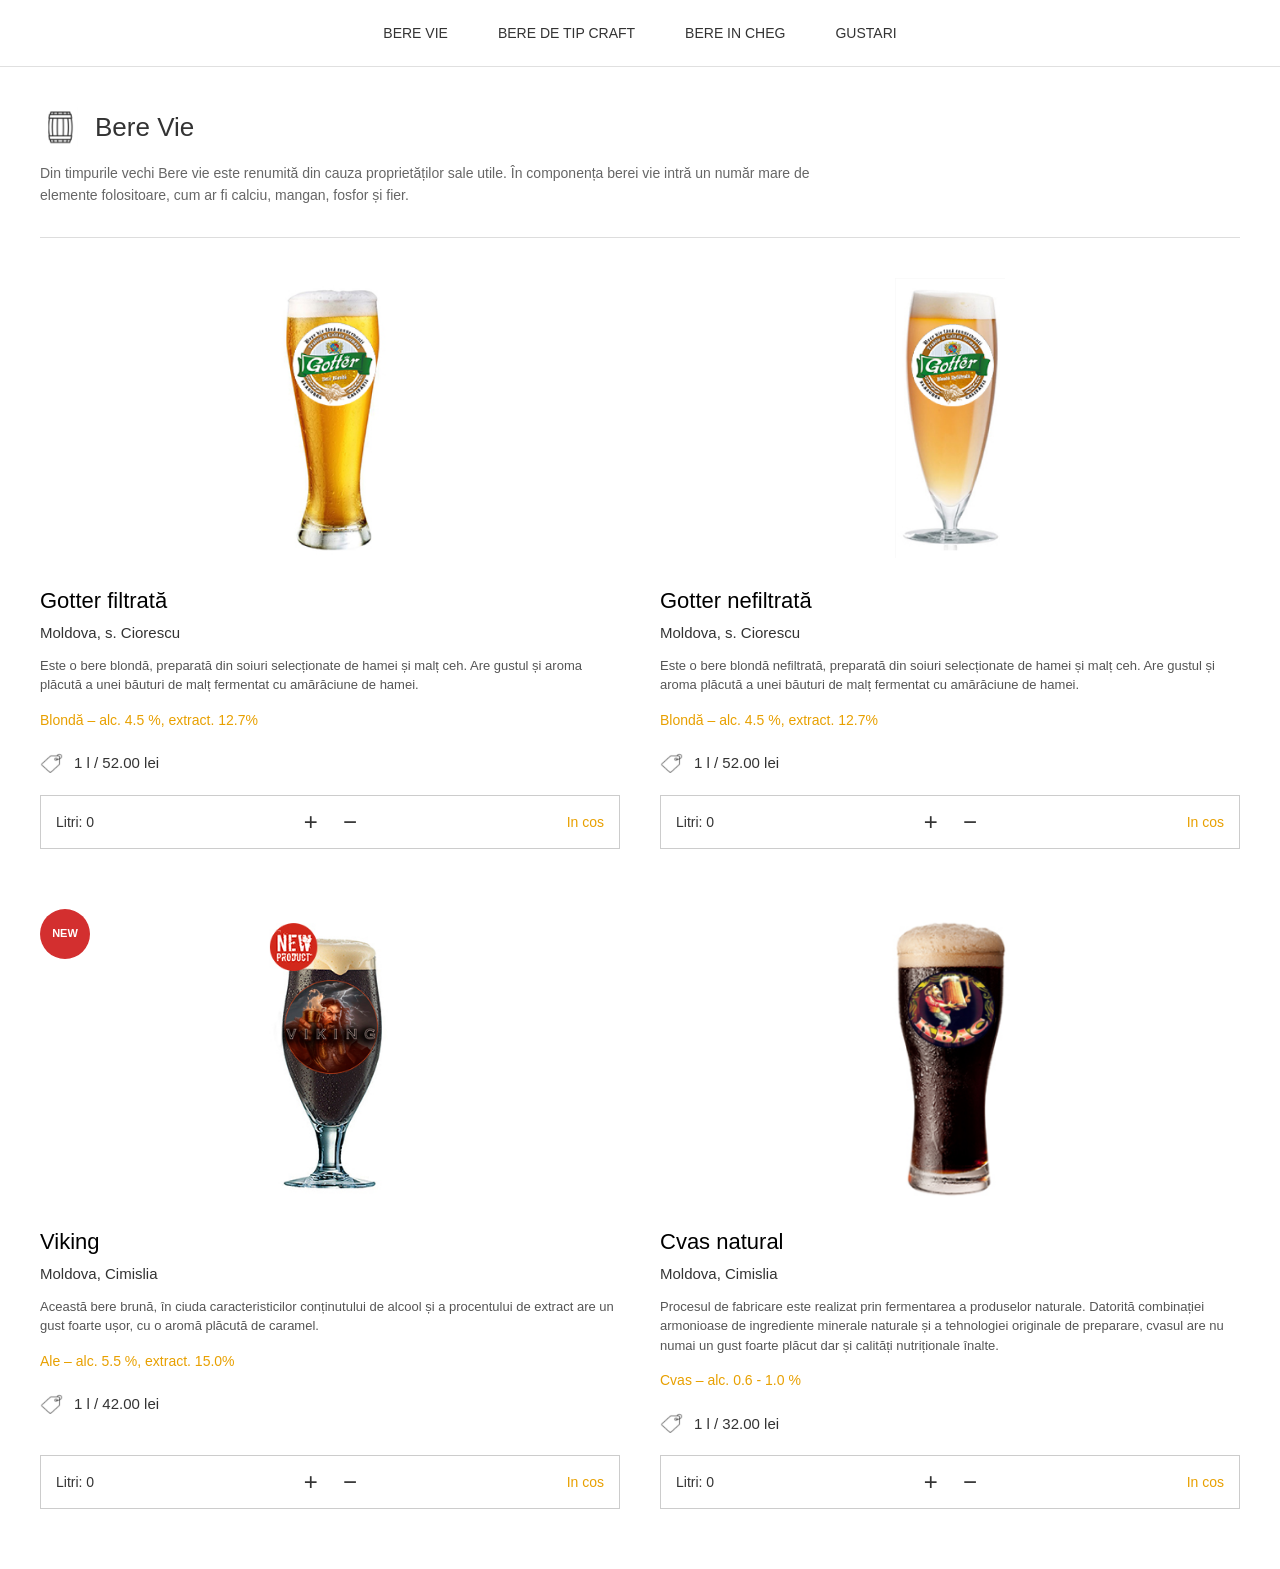
==== HTML/index.html @ 6841614b "Site" ====
<!DOCTYPE html>
<html lang="ro">
<head>
    <meta charset="UTF-8">
    <title>Bere</title>
    <link rel="stylesheet" href="../CSS/style.css">
</head>
<body>

    <div class="meniu">
        <a href="#">BERE VIE</a>
        <a href="#">BERE DE TIP CRAFT</a>
        <a href="#">BERE IN CHEG</a>
        <a href="#">GUSTARI</a>
    </div>

    <div class="sectiune">

        <div class="sectiune-titlu">
            <img src="../Assets/Images/Bocika.jpg" alt="Bocika">
            Bere Vie
        </div>

        <p class="sectiune-descriere">
            Din timpurile vechi Bere vie este renumită din cauza proprietăților sale utile.
            În componența berei vie intră un număr mare de elemente folositoare,
            cum ar fi calciu, mangan, fosfor și fier.
        </p>

        <hr class="linie">

        <div class="produse">

            <!-- PRODUS 1 -->
            <div class="card">
                <div class="poza-container">
                    <img src="../Assets/Images/PrimaPoza.jpg" alt="Gotter Filtrata">
                </div>

                <div class="informatii">
                    <h2>Gotter filtrată</h2>
                    <div class="locatie">Moldova, s. Ciorescu</div>
                    <p>
                        Este o bere blondă, preparată din soiuri selecționate de hamei
                        și malț ceh. Are gustul și aroma plăcută a unei băuturi de malț
                        fermentat cu amărăciune de hamei.
                    </p>
                    <p class="specificatii">Blondă – alc. 4.5 %, extract. 12.7%</p>

                    <div class="pret-rand">
                        <img src="../Assets/Images/etiketka.png" alt="eticheta" class="icon-pret">
                        <span>1 l / 52.00 lei</span>
                    </div>

                    <div class="jos">
                        <label>Litri: 0</label>
                        <div class="butoane">
                            <button>+</button>
                            <button>−</button>
                        </div>
                        <a href="#">In cos</a>
                    </div>
                </div>
            </div>

            <!-- PRODUS 2 -->
            <div class="card">
                <div class="poza-container">
                    <img src="../Assets/Images/ADouaPoza.jpg" alt="Gotter Nefiltrata">
                </div>

                <div class="informatii">
                    <h2>Gotter nefiltrată</h2>
                    <div class="locatie">Moldova, s. Ciorescu</div>
                    <p>
                        Este o bere blondă nefiltrată, preparată din soiuri selecționate
                        de hamei și malț ceh. Are gustul și aroma plăcută a unei băuturi
                        de malț fermentat cu amărăciune de hamei.
                    </p>
                    <p class="specificatii">Blondă – alc. 4.5 %, extract. 12.7%</p>

                    <div class="pret-rand">
                        <img src="../Assets/Images/etiketka.png" alt="eticheta" class="icon-pret">
                        <span>1 l / 52.00 lei</span>
                    </div>

                    <div class="jos">
                        <label>Litri: 0</label>
                        <div class="butoane">
                            <button>+</button>
                            <button>−</button>
                        </div>
                        <a href="#">In cos</a>
                    </div>
                </div>
            </div>

            <!-- PRODUS 3 - VIKING -->
            <div class="card">
                <div class="poza-container">
                    <img src="../Assets/Images/viking.png" alt="Viking">
                    <div class="new-badge">NEW</div>
                </div>

                <div class="informatii">
                    <h2>Viking</h2>
                    <div class="locatie">Moldova, Cimislia</div>
                    <p>
                        Această bere brună, în ciuda caracteristicilor conținutului de 
                        alcool și a procentului de extract are un gust foarte ușor, 
                        cu o aromă plăcută de caramel.
                    </p>
                    <p class="specificatii">Ale – alc. 5.5 %, extract. 15.0%</p>

                    <div class="pret-rand">
                        <img src="../Assets/Images/etiketka.png" alt="eticheta" class="icon-pret">
                        <span>1 l / 42.00 lei</span>
                    </div>

                    <div class="jos">
                        <label>Litri: 0</label>
                        <div class="butoane">
                            <button>+</button>
                            <button>−</button>
                        </div>
                        <a href="#">In cos</a>
                    </div>
                </div>
            </div>

            <!-- PRODUS 4 - CVAS NATURAL -->
            <div class="card">
                <div class="poza-container">
                    <img src="../Assets/Images/cvas.png" alt="Cvas Natural">
                </div>

                <div class="informatii">
                    <h2>Cvas natural</h2>
                    <div class="locatie">Moldova, Cimislia</div>
                    <p>
                        Procesul de fabricare este realizat prin fermentarea a produselor naturale. 
                        Datorită combinației armonioase de ingrediente minerale naturale și a 
                        tehnologiei originale de preparare, cvasul are nu numai un gust foarte 
                        plăcut dar și calități nutriționale înalte.
                    </p>
                    <p class="specificatii">Cvas – alc. 0.6 - 1.0 %</p>

                    <div class="pret-rand">
                        <img src="../Assets/Images/etiketka.png" alt="eticheta" class="icon-pret">
                        <span>1 l / 32.00 lei</span>
                    </div>

                    <div class="jos">
                        <label>Litri: 0</label>
                        <div class="butoane">
                            <button>+</button>
                            <button>−</button>
                        </div>
                        <a href="#">In cos</a>
                    </div>
                </div>
            </div>

        </div>
    </div>

</body>
</html>
---- CSS/style.css ----
body {
    background-color: #fff;
    font-family: Arial, sans-serif;
    margin: 0;
    color: #333;
}

.meniu {
    display: flex;
    justify-content: center;
    gap: 50px;
    padding: 25px 40px;
    border-bottom: 1px solid #e0e0e0;
    background-color: #fff;
}

.meniu a {
    text-decoration: none;
    color: #333;
    font-size: 14px;
    font-weight: 500;
    transition: color 0.3s;
}

.meniu a:hover {
    color: #e8a000;
}

.sectiune {
    max-width: 1200px;
    margin: 40px auto;
    padding: 0 20px;
}

.sectiune-titlu {
    display: flex;
    align-items: center;
    gap: 15px;
    font-size: 26px;
    font-weight: 300;
    margin-bottom: 15px;
}

.sectiune-titlu img {
    width: 40px;
    height: 40px;
    object-fit: contain;
}

.sectiune-descriere {
    font-size: 14px;
    line-height: 1.6;
    color: #666;
    max-width: 800px;
    margin-bottom: 30px;
}

.linie {
    border: none;
    border-top: 1px solid #ddd;
    margin: 30px 0;
}

.produse {
    display: grid;
    grid-template-columns: repeat(2, 1fr);
    gap: 40px;
}

.card {
    display: flex;
    flex-direction: column;
    background: #fff;
    padding-bottom: 20px;
}

.poza-container {
    position: relative;
    width: 100%;
    height: 300px;
    display: flex;
    justify-content: center;
    align-items: center;
    margin-bottom: 20px;
}

.poza-container img {
    max-width: 180px;
    max-height: 280px;
    object-fit: contain;
}

.new-badge {
    position: absolute;
    top: 0;
    left: 0;
    background-color: #d32f2f;
    color: white;
    border-radius: 50%;
    width: 50px;
    height: 50px;
    display: flex;
    align-items: center;
    justify-content: center;
    font-size: 11px;
    font-weight: bold;
    text-align: center;
    line-height: 1.2;
}

.informatii {
    flex: 1;
    display: flex;
    flex-direction: column;
}

.informatii h2 {
    font-size: 22px;
    font-weight: 300;
    margin: 0 0 10px 0;
    color: #000;
}

.informatii .locatie {
    color: #333;
    font-size: 15px;
    margin-bottom: 15px;
}

.informatii p {
    font-size: 13px;
    line-height: 1.5;
    margin: 0 0 15px 0;
    color: #555;
}

.specificatii {
    color: #e8a000 !important;
    font-size: 14px !important;
    font-weight: 400;
    margin-bottom: 20px !important;
}

.pret-rand {
    display: flex;
    align-items: center;
    gap: 10px;
    margin-bottom: 20px;
}

.pret-rand .icon-pret {
    width: 24px;
    height: 24px;
}

.pret-rand span {
    font-size: 15px;
    color: #333;
}

.jos {
    display: flex;
    align-items: center;
    justify-content: space-between;
    padding: 12px 15px;
    border: 1px solid #ccc;
    background: #fff;
    margin-top: auto;
}

.jos label {
    font-size: 14px;
    color: #333;
}

.jos .butoane {
    display: flex;
    gap: 15px;
}

.jos button {
    background: none;
    border: none;
    font-size: 24px;
    cursor: pointer;
    color: #333;
    padding: 0 5px;
    transition: color 0.3s;
}

.jos button:hover {
    color: #e8a000;
}

.jos a {
    text-decoration: none;
    color: #e8a000;
    font-size: 14px;
    font-weight: 500;
    transition: color 0.3s;
}

.jos a:hover {
    color: #c98900;
}

/* Pentru ecrane mai mici */
@media (max-width: 900px) {
    .produse {
        grid-template-columns: 1fr;
    }
    
    .meniu {
        flex-wrap: wrap;
        gap: 20px;
    }
}
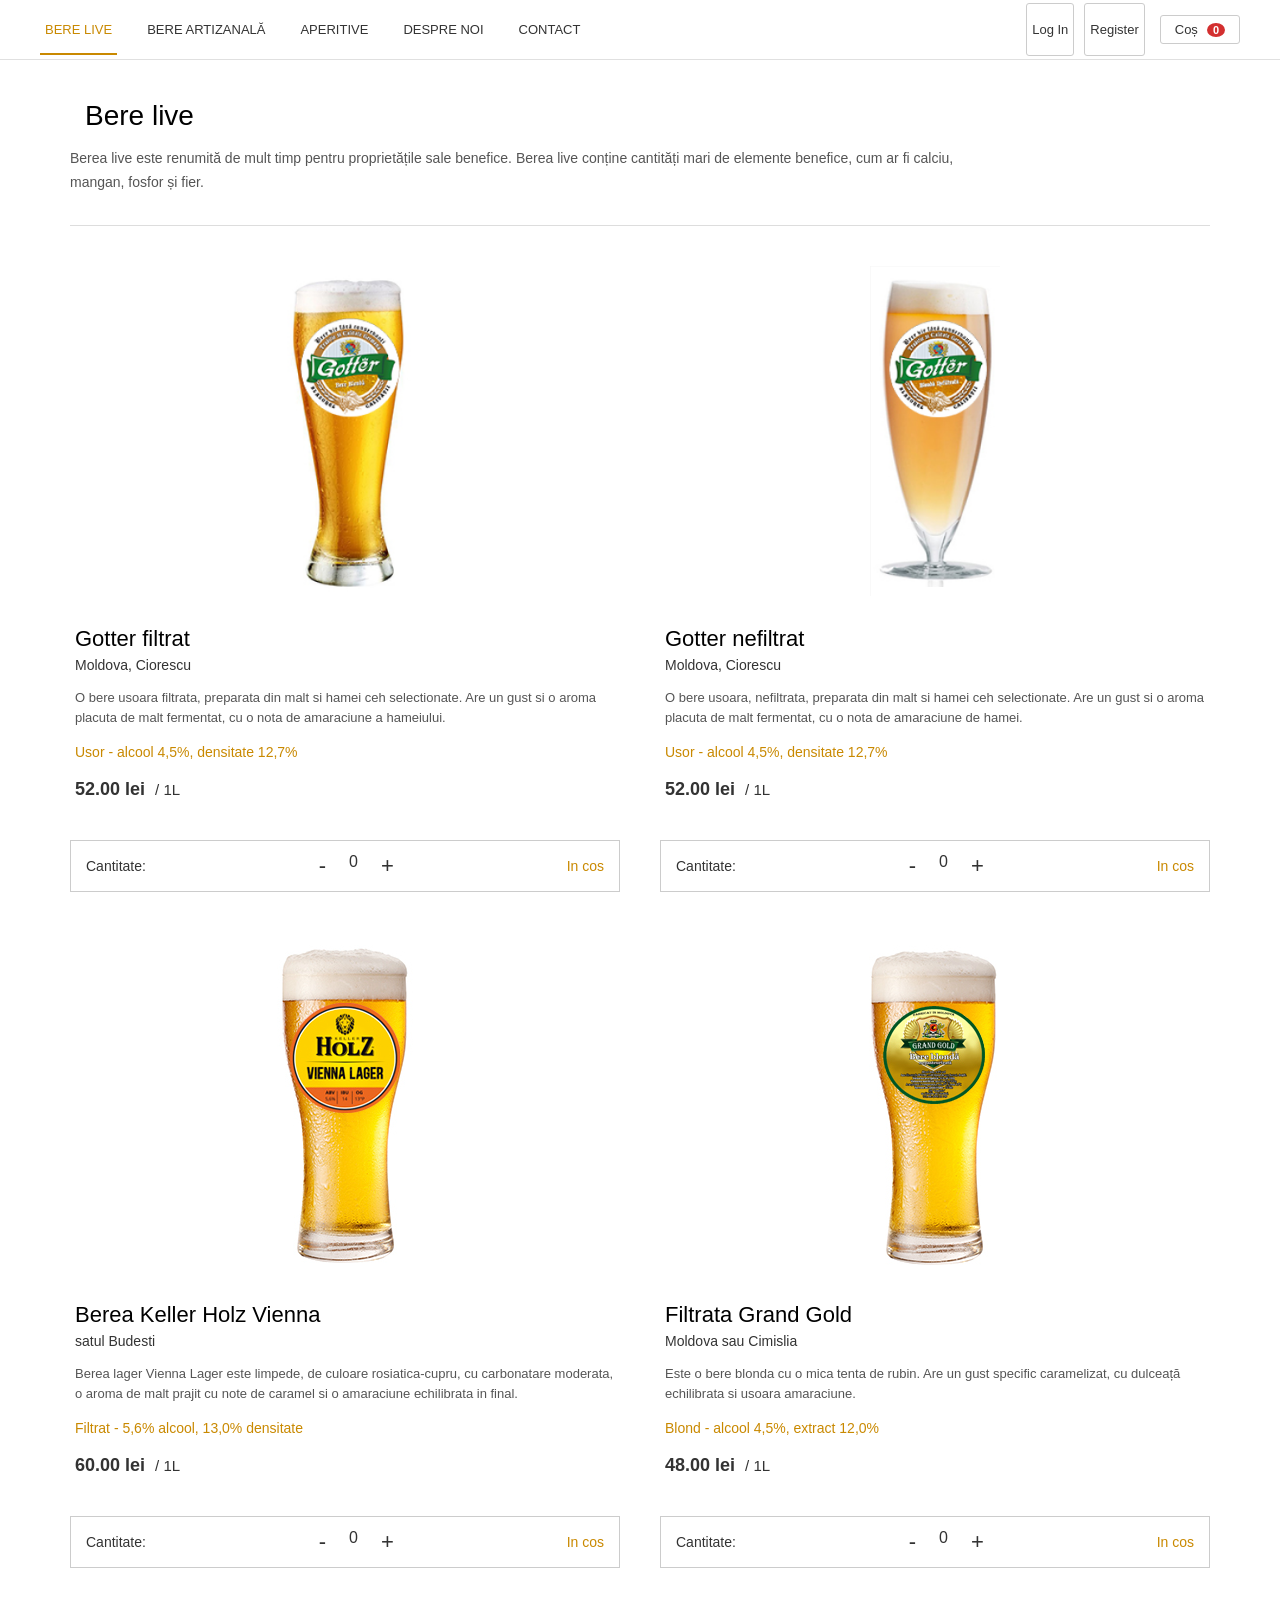
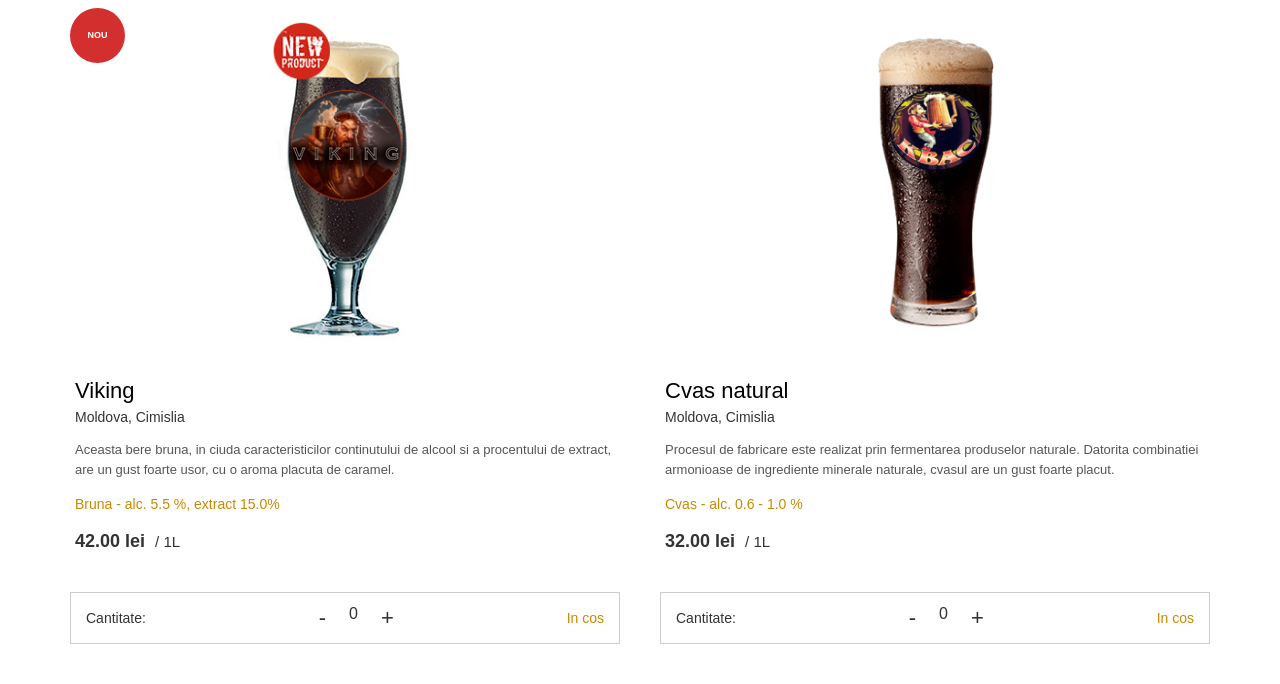
==== commit c0a031c7: "Site-ul este gata !" ====
--- a/HTML/index.html
+++ b/HTML/index.html
@@ -1,168 +1,60 @@
 <!DOCTYPE html>
 <html lang="ro">
 <head>
-    <meta charset="UTF-8">
-    <title>Bere</title>
-    <link rel="stylesheet" href="../CSS/style.css">
+  <meta charset="UTF-8">
+  <meta name="viewport" content="width=device-width, initial-scale=1.0">
+  <title>Bere Live</title>
+  <link rel="stylesheet" href="/CSS/style.css">
 </head>
 <body>
 
-    <div class="meniu">
-        <a href="#">BERE VIE</a>
-        <a href="#">BERE DE TIP CRAFT</a>
-        <a href="#">BERE IN CHEG</a>
-        <a href="#">GUSTARI</a>
+  <div class="top-bar">
+    <div class="top-bar-left">
+      <a href="index.html" class="active">BERE LIVE</a>
+      <a href="bere-artizanala.html">BERE ARTIZANALĂ</a>
+      <a href="aperitive.html">APERITIVE</a>
+      <a href="despre-noi.html">DESPRE NOI</a>
+      <a href="contact.html">CONTACT</a>
     </div>
+    <div class="top-bar-right">
+      <div id="auth-btns" style="display:flex;gap:10px;">
+        <a href="login.html" class="top-btn">Log In</a>
+        <a href="register.html" class="top-btn">Register</a>
+      </div>
+      <div id="user-panel" style="display:none;gap:10px;align-items:center;">
+        <span id="user-name" style="font-size:13px;color:#333;"></span>
+        <button id="btn-logout" class="top-btn">Delogare</button>
+      </div>
+      <button id="btn-cos" class="top-btn cart-btn">Coș <span id="cart-count" class="cart-badge">0</span></button>
+    </div>
+  </div>
 
-    <div class="sectiune">
+  <div class="sectiune">
+    <div class="sectiune-titlu">
+      <span style="font-size:40px;"></span>
+      Bere live
+    </div>
+    <p class="sectiune-descriere">
+      Berea live este renumită de mult timp pentru proprietățile sale benefice. Berea live conține cantități mari de elemente benefice, cum ar fi calciu, mangan, fosfor și fier.
+    </p>
+    <hr class="linie">
 
-        <div class="sectiune-titlu">
-            <img src="../Assets/Images/Bocika.jpg" alt="Bocika">
-            Bere Vie
-        </div>
+    <div class="produse-grid" id="produse-bere-live">
+      <p style="text-align:center;padding:40px;">Se încarcă produsele...</p>
+    </div>
+  </div>
 
-        <p class="sectiune-descriere">
-            Din timpurile vechi Bere vie este renumită din cauza proprietăților sale utile.
-            În componența berei vie intră un număr mare de elemente folositoare,
-            cum ar fi calciu, mangan, fosfor și fier.
-        </p>
+  <div id="modal-cos" class="modal">
+    <div class="modal-content">
+      <span class="close-modal">&times;</span>
+      <h2>🛒 Coșul tău</h2>
+      <div id="cos-list"></div>
+      <div class="cos-total">Total: <span id="cos-total">0.00</span> lei</div>
+      <button id="btn-goleste" class="btn-danger">Golește coșul</button>
+      <button id="btn-plateste" class="btn-primary" style="margin-top: 10px;">💳 Confirmare plată</button>
+    </div>
+  </div>
 
-        <hr class="linie">
-
-        <div class="produse">
-
-            <!-- PRODUS 1 -->
-            <div class="card">
-                <div class="poza-container">
-                    <img src="../Assets/Images/PrimaPoza.jpg" alt="Gotter Filtrata">
-                </div>
-
-                <div class="informatii">
-                    <h2>Gotter filtrată</h2>
-                    <div class="locatie">Moldova, s. Ciorescu</div>
-                    <p>
-                        Este o bere blondă, preparată din soiuri selecționate de hamei
-                        și malț ceh. Are gustul și aroma plăcută a unei băuturi de malț
-                        fermentat cu amărăciune de hamei.
-                    </p>
-                    <p class="specificatii">Blondă – alc. 4.5 %, extract. 12.7%</p>
-
-                    <div class="pret-rand">
-                        <img src="../Assets/Images/etiketka.png" alt="eticheta" class="icon-pret">
-                        <span>1 l / 52.00 lei</span>
-                    </div>
-
-                    <div class="jos">
-                        <label>Litri: 0</label>
-                        <div class="butoane">
-                            <button>+</button>
-                            <button>−</button>
-                        </div>
-                        <a href="#">In cos</a>
-                    </div>
-                </div>
-            </div>
-
-            <!-- PRODUS 2 -->
-            <div class="card">
-                <div class="poza-container">
-                    <img src="../Assets/Images/ADouaPoza.jpg" alt="Gotter Nefiltrata">
-                </div>
-
-                <div class="informatii">
-                    <h2>Gotter nefiltrată</h2>
-                    <div class="locatie">Moldova, s. Ciorescu</div>
-                    <p>
-                        Este o bere blondă nefiltrată, preparată din soiuri selecționate
-                        de hamei și malț ceh. Are gustul și aroma plăcută a unei băuturi
-                        de malț fermentat cu amărăciune de hamei.
-                    </p>
-                    <p class="specificatii">Blondă – alc. 4.5 %, extract. 12.7%</p>
-
-                    <div class="pret-rand">
-                        <img src="../Assets/Images/etiketka.png" alt="eticheta" class="icon-pret">
-                        <span>1 l / 52.00 lei</span>
-                    </div>
-
-                    <div class="jos">
-                        <label>Litri: 0</label>
-                        <div class="butoane">
-                            <button>+</button>
-                            <button>−</button>
-                        </div>
-                        <a href="#">In cos</a>
-                    </div>
-                </div>
-            </div>
-
-            <!-- PRODUS 3 - VIKING -->
-            <div class="card">
-                <div class="poza-container">
-                    <img src="../Assets/Images/viking.png" alt="Viking">
-                    <div class="new-badge">NEW</div>
-                </div>
-
-                <div class="informatii">
-                    <h2>Viking</h2>
-                    <div class="locatie">Moldova, Cimislia</div>
-                    <p>
-                        Această bere brună, în ciuda caracteristicilor conținutului de 
-                        alcool și a procentului de extract are un gust foarte ușor, 
-                        cu o aromă plăcută de caramel.
-                    </p>
-                    <p class="specificatii">Ale – alc. 5.5 %, extract. 15.0%</p>
-
-                    <div class="pret-rand">
-                        <img src="../Assets/Images/etiketka.png" alt="eticheta" class="icon-pret">
-                        <span>1 l / 42.00 lei</span>
-                    </div>
-
-                    <div class="jos">
-                        <label>Litri: 0</label>
-                        <div class="butoane">
-                            <button>+</button>
-                            <button>−</button>
-                        </div>
-                        <a href="#">In cos</a>
-                    </div>
-                </div>
-            </div>
-
-            <!-- PRODUS 4 - CVAS NATURAL -->
-            <div class="card">
-                <div class="poza-container">
-                    <img src="../Assets/Images/cvas.png" alt="Cvas Natural">
-                </div>
-
-                <div class="informatii">
-                    <h2>Cvas natural</h2>
-                    <div class="locatie">Moldova, Cimislia</div>
-                    <p>
-                        Procesul de fabricare este realizat prin fermentarea a produselor naturale. 
-                        Datorită combinației armonioase de ingrediente minerale naturale și a 
-                        tehnologiei originale de preparare, cvasul are nu numai un gust foarte 
-                        plăcut dar și calități nutriționale înalte.
-                    </p>
-                    <p class="specificatii">Cvas – alc. 0.6 - 1.0 %</p>
-
-                    <div class="pret-rand">
-                        <img src="../Assets/Images/etiketka.png" alt="eticheta" class="icon-pret">
-                        <span>1 l / 32.00 lei</span>
-                    </div>
-
-                    <div class="jos">
-                        <label>Litri: 0</label>
-                        <div class="butoane">
-                            <button>+</button>
-                            <button>−</button>
-                        </div>
-                        <a href="#">In cos</a>
-                    </div>
-                </div>
-            </div>
-
-        </div>
-    </div>
-
+  <script src="/JS/script.js"></script>
 </body>
 </html>
--- a/CSS/style.css
+++ b/CSS/style.css
@@ -1,217 +1,650 @@
+* {
+  margin: 0;
+  padding: 0;
+  box-sizing: border-box;
+}
+
 body {
-    background-color: #fff;
-    font-family: Arial, sans-serif;
-    margin: 0;
-    color: #333;
-}
-
-.meniu {
-    display: flex;
-    justify-content: center;
-    gap: 50px;
-    padding: 25px 40px;
-    border-bottom: 1px solid #e0e0e0;
-    background-color: #fff;
-}
-
-.meniu a {
-    text-decoration: none;
-    color: #333;
-    font-size: 14px;
-    font-weight: 500;
-    transition: color 0.3s;
-}
-
-.meniu a:hover {
-    color: #e8a000;
-}
-
+  background-color: #fff;
+  font-family: Arial, sans-serif;
+  color: #333;
+}
+
+/* ===== MENIU TOP ===== */
+.top-bar {
+  display: flex;
+  justify-content: space-between;
+  align-items: center;
+  padding: 0 40px;
+  height: 60px;
+  background: #fff;
+  border-bottom: 1px solid #e0e0e0;
+  position: sticky;
+  top: 0;
+  z-index: 100;
+}
+
+.top-bar-left {
+  display: flex;
+  gap: 25px;
+  align-items: center;
+}
+
+.top-bar-right {
+  display: flex;
+  gap: 15px;
+  align-items: center;
+}
+
+.top-bar a {
+  text-decoration: none;
+  color: #333;
+  font-size: 13px;
+  font-weight: 500;
+  padding: 18px 5px;
+  transition: color 0.3s;
+  position: relative;
+}
+
+.top-bar a:hover,
+.top-bar a.active {
+  color: #c98900;
+}
+
+.top-bar a.active::after {
+  content: '';
+  position: absolute;
+  bottom: 0;
+  left: 0;
+  right: 0;
+  height: 2px;
+  background: #c98900;
+}
+
+.top-btn {
+  background: none;
+  border: 1px solid #ccc;
+  padding: 6px 14px;
+  cursor: pointer;
+  font-size: 13px;
+  border-radius: 3px;
+  transition: 0.3s;
+  text-decoration: none;
+  color: #333;
+  display: inline-flex;
+  align-items: center;
+  gap: 5px;
+}
+
+.top-btn:hover {
+  background: #c98900;
+  color: #fff;
+  border-color: #c98900;
+}
+
+.cart-btn {
+  position: relative;
+}
+
+.cart-badge {
+  background: #d32f2f;
+  color: #fff;
+  border-radius: 50%;
+  padding: 1px 6px;
+  font-size: 11px;
+  font-weight: bold;
+  margin-left: 4px;
+}
+
+/* ===== SECȚIUNI ===== */
 .sectiune {
-    max-width: 1200px;
-    margin: 40px auto;
-    padding: 0 20px;
+  max-width: 1200px;
+  margin: 40px auto;
+  padding: 0 30px;
 }
 
 .sectiune-titlu {
-    display: flex;
-    align-items: center;
-    gap: 15px;
-    font-size: 26px;
-    font-weight: 300;
-    margin-bottom: 15px;
+  display: flex;
+  align-items: center;
+  gap: 15px;
+  font-size: 28px;
+  font-weight: 300;
+  margin-bottom: 15px;
+  color: #000;
 }
 
 .sectiune-titlu img {
-    width: 40px;
-    height: 40px;
-    object-fit: contain;
+  width: 40px;
+  height: 40px;
+  object-fit: contain;
 }
 
 .sectiune-descriere {
-    font-size: 14px;
-    line-height: 1.6;
-    color: #666;
-    max-width: 800px;
-    margin-bottom: 30px;
+  font-size: 14px;
+  line-height: 1.7;
+  color: #555;
+  max-width: 900px;
+  margin-bottom: 30px;
 }
 
 .linie {
-    border: none;
-    border-top: 1px solid #ddd;
-    margin: 30px 0;
-}
-
-.produse {
-    display: grid;
-    grid-template-columns: repeat(2, 1fr);
-    gap: 40px;
-}
-
+  border: none;
+  border-top: 1px solid #ddd;
+  margin: 30px 0;
+}
+
+/* ===== GRID PRODUSE ===== */
+.produse-grid {
+  display: grid;
+  grid-template-columns: repeat(2, 1fr);
+  gap: 40px;
+}
+
+/* ===== CARD PRODUS VERTICAL ===== */
 .card {
-    display: flex;
-    flex-direction: column;
-    background: #fff;
-    padding-bottom: 20px;
+  display: flex;
+  flex-direction: column;
+  background: #fff;
+  padding-bottom: 0;
 }
 
 .poza-container {
-    position: relative;
-    width: 100%;
-    height: 300px;
-    display: flex;
-    justify-content: center;
-    align-items: center;
-    margin-bottom: 20px;
+  position: relative;
+  width: 100%;
+  height: 350px;
+  display: flex;
+  justify-content: center;
+  align-items: center;
+  margin-bottom: 20px;
+  flex-shrink: 0;
+  background-color: #ffffff !important;
 }
 
 .poza-container img {
-    max-width: 180px;
-    max-height: 280px;
-    object-fit: contain;
+  max-width: 200px;
+  max-height: 330px;
+  object-fit: contain;
 }
 
 .new-badge {
-    position: absolute;
-    top: 0;
-    left: 0;
-    background-color: #d32f2f;
-    color: white;
-    border-radius: 50%;
-    width: 50px;
-    height: 50px;
-    display: flex;
-    align-items: center;
-    justify-content: center;
-    font-size: 11px;
-    font-weight: bold;
-    text-align: center;
-    line-height: 1.2;
+  position: absolute;
+  top: 0;
+  left: 0;
+  background: #d32f2f;
+  color: #fff;
+  border-radius: 50%;
+  width: 55px;
+  height: 55px;
+  display: flex;
+  align-items: center;
+  justify-content: center;
+  font-size: 9px;
+  font-weight: bold;
+  text-align: center;
+  line-height: 1.2;
+  padding: 4px;
 }
 
 .informatii {
-    flex: 1;
-    display: flex;
-    flex-direction: column;
+  flex: 1;
+  display: flex;
+  flex-direction: column;
+  padding: 0 5px 20px;
 }
 
 .informatii h2 {
-    font-size: 22px;
-    font-weight: 300;
-    margin: 0 0 10px 0;
-    color: #000;
+  font-size: 22px;
+  font-weight: 300;
+  margin: 0 0 5px 0;
+  color: #000;
 }
 
 .informatii .locatie {
-    color: #333;
-    font-size: 15px;
-    margin-bottom: 15px;
+  color: #333;
+  font-size: 14px;
+  margin-bottom: 15px;
 }
 
 .informatii p {
-    font-size: 13px;
-    line-height: 1.5;
-    margin: 0 0 15px 0;
-    color: #555;
+  font-size: 13px;
+  line-height: 1.6;
+  margin: 0 0 12px 0;
+  color: #555;
 }
 
 .specificatii {
-    color: #e8a000 !important;
-    font-size: 14px !important;
-    font-weight: 400;
-    margin-bottom: 20px !important;
+  color: #c98900 !important;
+  font-size: 14px !important;
+  font-weight: 400;
+  margin-bottom: 15px !important;
 }
 
 .pret-rand {
-    display: flex;
-    align-items: center;
-    gap: 10px;
-    margin-bottom: 20px;
-}
-
-.pret-rand .icon-pret {
-    width: 24px;
-    height: 24px;
+  display: flex;
+  align-items: center;
+  gap: 10px;
+  margin-bottom: 20px;
 }
 
 .pret-rand span {
-    font-size: 15px;
-    color: #333;
-}
-
+  font-size: 15px;
+  color: #333;
+}
+
+/* ===== BARA DE JOS (+ - În coș) ===== */
 .jos {
-    display: flex;
-    align-items: center;
-    justify-content: space-between;
-    padding: 12px 15px;
-    border: 1px solid #ccc;
-    background: #fff;
-    margin-top: auto;
+  display: flex;
+  align-items: center;
+  justify-content: space-between;
+  padding: 12px 15px;
+  border: 1px solid #ccc;
+  background: #fff;
+  margin-top: auto;
 }
 
 .jos label {
-    font-size: 14px;
-    color: #333;
+  font-size: 14px;
+  color: #333;
 }
 
 .jos .butoane {
-    display: flex;
-    gap: 15px;
-}
-
-.jos button {
-    background: none;
-    border: none;
-    font-size: 24px;
-    cursor: pointer;
-    color: #333;
-    padding: 0 5px;
-    transition: color 0.3s;
-}
-
-.jos button:hover {
-    color: #e8a000;
-}
-
-.jos a {
-    text-decoration: none;
-    color: #e8a000;
-    font-size: 14px;
-    font-weight: 500;
-    transition: color 0.3s;
-}
-
-.jos a:hover {
-    color: #c98900;
-}
-
-/* Pentru ecrane mai mici */
-@media (max-width: 900px) {
-    .produse {
-        grid-template-columns: 1fr;
-    }
-    
-    .meniu {
-        flex-wrap: wrap;
-        gap: 20px;
-    }
+  display: flex;
+  gap: 15px;
+}
+
+.jos .butoane button {
+  background: none;
+  border: none;
+  font-size: 22px;
+  cursor: pointer;
+  color: #333;
+  padding: 0 8px;
+  transition: color 0.3s;
+}
+
+.jos .butoane button:hover {
+  color: #c98900;
+}
+
+.jos .in-cos {
+  text-decoration: none;
+  color: #c98900;
+  font-size: 14px;
+  font-weight: 500;
+  transition: color 0.3s;
+}
+
+.jos .in-cos:hover {
+  color: #a87200;
+}
+
+/* ===== GUSTĂRI - 4 COLOANE ===== */
+.gustari-grid {
+  grid-template-columns: repeat(4, 1fr);
+  gap: 30px;
+}
+
+.gustare-card {
+  text-align: center;
+  padding-bottom: 0;
+}
+
+.gustare-card .poza-container {
+  height: 200px;
+  margin-bottom: 15px;
+  background-color: #ffffff !important;
+}
+
+.gustare-card .poza-container img {
+  width: 200px;
+  height: 200px;
+  object-fit: cover;
+  border-radius: 8px;
+}
+
+.gustare-card h2 {
+  font-size: 14px;
+  font-weight: 400;
+  margin: 10px 0;
+  min-height: 38px;
+  line-height: 1.4;
+  color: #333;
+}
+
+.gustare-card .pret-rand {
+  justify-content: center;
+  margin: 10px 0 15px;
+}
+
+.gustare-card .jos {
+  flex-direction: column;
+  gap: 10px;
+  padding: 12px;
+}
+
+/* ===== PAGINI AUTH & CONTACT ===== */
+.auth-wrapper,
+.contact-wrapper {
+  display: flex;
+  justify-content: center;
+  align-items: center;
+  min-height: 70vh;
+  background: #f9f9f9;
+}
+
+.form-box {
+  background: #fff;
+  padding: 40px;
+  border-radius: 8px;
+  box-shadow: 0 2px 12px rgba(0,0,0,0.08);
+  width: 100%;
+  max-width: 420px;
+  text-align: center;
+}
+
+.contact-wrapper .form-box {
+  max-width: 500px;
+  background: #f9f9f9;
+  box-shadow: none;
+  padding: 0;
+}
+
+.form-box h2 {
+  margin-top: 0;
+  font-weight: 300;
+  font-size: 26px;
+  margin-bottom: 25px;
+}
+
+.form-group {
+  margin-bottom: 18px;
+  text-align: left;
+}
+
+.form-group label {
+  display: block;
+  margin-bottom: 5px;
+  font-size: 13px;
+  color: #555;
+  font-weight: 500;
+}
+
+.form-group input,
+.form-group textarea {
+  width: 100%;
+  padding: 11px 14px;
+  border: 1px solid #ccc;
+  border-radius: 4px;
+  font-size: 14px;
+  transition: border-color 0.3s, box-shadow 0.3s;
+  outline: none;
+}
+
+.form-group input:focus,
+.form-group textarea:focus {
+  border-color: #c98900;
+  box-shadow: 0 0 0 2px rgba(201,137,0,0.15);
+}
+
+.form-group input.error {
+  border-color: #d32f2f;
+  animation: shake 0.4s;
+}
+
+.form-group input.valid {
+  border-color: #388e3c;
+}
+
+@keyframes shake {
+  0%, 100% { transform: translateX(0); }
+  25% { transform: translateX(-6px); }
+  75% { transform: translateX(6px); }
+}
+
+.msg-eroare {
+  color: #d32f2f;
+  font-size: 12px;
+  margin-top: 4px;
+  display: none;
+}
+
+.msg-eroare.show {
+  display: block;
+}
+
+.btn-primary {
+  background: #c98900;
+  color: #fff;
+  border: none;
+  padding: 13px;
+  width: 100%;
+  cursor: pointer;
+  border-radius: 4px;
+  font-size: 15px;
+  font-weight: 500;
+  margin-top: 10px;
+  transition: 0.3s;
+}
+
+.btn-primary:hover {
+  background: #a87200;
+}
+
+.link-switch {
+  margin-top: 18px;
+  font-size: 13px;
+  color: #666;
+}
+
+.link-switch a {
+  color: #c98900;
+  text-decoration: none;
+  font-weight: 500;
+}
+
+.link-switch a:hover {
+  text-decoration: underline;
+}
+
+/* ===== DESPRE NOI ===== */
+.despre-content {
+  max-width: 800px;
+  margin: 0 auto;
+}
+
+.despre-content h3 {
+  font-weight: 300;
+  font-size: 20px;
+  margin: 25px 0 10px;
+  color: #000;
+}
+
+.despre-content p {
+  font-size: 14px;
+  line-height: 1.7;
+  color: #555;
+  margin-bottom: 15px;
+}
+
+/* ===== CONTACT ===== */
+.contact-info {
+  display: flex;
+  gap: 40px;
+  margin-top: 30px;
+  flex-wrap: wrap;
+}
+
+.contact-info div {
+  flex: 1;
+  min-width: 250px;
+}
+
+.contact-info h4 {
+  font-weight: 400;
+  margin-bottom: 10px;
+  color: #000;
+}
+
+.contact-info p {
+  font-size: 14px;
+  color: #555;
+  line-height: 1.6;
+}
+
+/* ===== MODAL COȘ ===== */
+.modal {
+  display: none;
+  position: fixed;
+  z-index: 1000;
+  left: 0;
+  top: 0;
+  width: 100%;
+  height: 100%;
+  background: rgba(0,0,0,0.5);
+  justify-content: center;
+  align-items: center;
+}
+
+.modal-content {
+  background: #fff;
+  padding: 30px;
+  border-radius: 8px;
+  width: 90%;
+  max-width: 500px;
+  position: relative;
+  max-height: 80vh;
+  overflow-y: auto;
+}
+
+.close-modal {
+  position: absolute;
+  top: 12px;
+  right: 18px;
+  font-size: 24px;
+  cursor: pointer;
+  color: #888;
+  transition: 0.3s;
+}
+
+.close-modal:hover {
+  color: #333;
+}
+
+.cos-item {
+  display: flex;
+  justify-content: space-between;
+  align-items: center;
+  padding: 12px 0;
+  border-bottom: 1px solid #eee;
+}
+
+.cos-item-actions {
+  display: flex;
+  align-items: center;
+  gap: 8px;
+}
+
+.cos-item-actions button {
+  background: #f5f5f5;
+  border: 1px solid #ddd;
+  width: 28px;
+  height: 28px;
+  cursor: pointer;
+  border-radius: 4px;
+  font-size: 15px;
+  transition: 0.3s;
+}
+
+.cos-item-actions button:hover {
+  background: #c98900;
+  color: #fff;
+  border-color: #c98900;
+}
+
+.cos-total {
+  text-align: right;
+  font-size: 20px;
+  margin: 15px 0;
+  padding-top: 15px;
+  border-top: 2px solid #333;
+  font-weight: 700;
+}
+
+.btn-danger {
+  background: #d32f2f;
+  color: #fff;
+  border: none;
+  padding: 12px;
+  width: 100%;
+  cursor: pointer;
+  border-radius: 4px;
+  font-size: 14px;
+  margin-top: 10px;
+  transition: 0.3s;
+}
+
+.btn-danger:hover {
+  background: #b71c1c;
+}
+
+/* ===== ALERT ===== */
+.alert {
+  padding: 12px 18px;
+  border-radius: 4px;
+  margin-bottom: 15px;
+  display: none;
+  font-size: 14px;
+}
+
+.alert.show {
+  display: block;
+  animation: fadeIn 0.3s;
+}
+
+.alert-success {
+  background: #c8e6c9;
+  color: #2e7d32;
+  border-left: 4px solid #388e3c;
+}
+
+.alert-error {
+  background: #ffcdd2;
+  color: #c62828;
+  border-left: 4px solid #d32f2f;
+}
+
+@keyframes fadeIn {
+  from { opacity: 0; transform: translateY(-10px); }
+  to { opacity: 1; transform: translateY(0); }
+}
+
+/* ===== RESPONSIVE ===== */
+@media (max-width: 1000px) {
+  .produse-grid { grid-template-columns: 1fr; }
+  .gustari-grid { grid-template-columns: repeat(2, 1fr); }
+}
+
+@media (max-width: 700px) {
+  .top-bar { flex-direction: column; height: auto; padding: 15px; gap: 10px; }
+  .top-bar-left { flex-wrap: wrap; justify-content: center; }
+  .top-bar-right { flex-wrap: wrap; justify-content: center; }
+  .gustari-grid { grid-template-columns: 1fr; }
+}
+
+/* Buton confirmare plată */
+#btn-plateste {
+  background: #2e7d32;
+  color: #fff;
+  border: none;
+  padding: 12px;
+  width: 100%;
+  cursor: pointer;
+  border-radius: 4px;
+  font-size: 14px;
+  font-weight: 500;
+  transition: 0.3s;
+}
+
+#btn-plateste:hover {
+  background: #1b5e20;
 }
